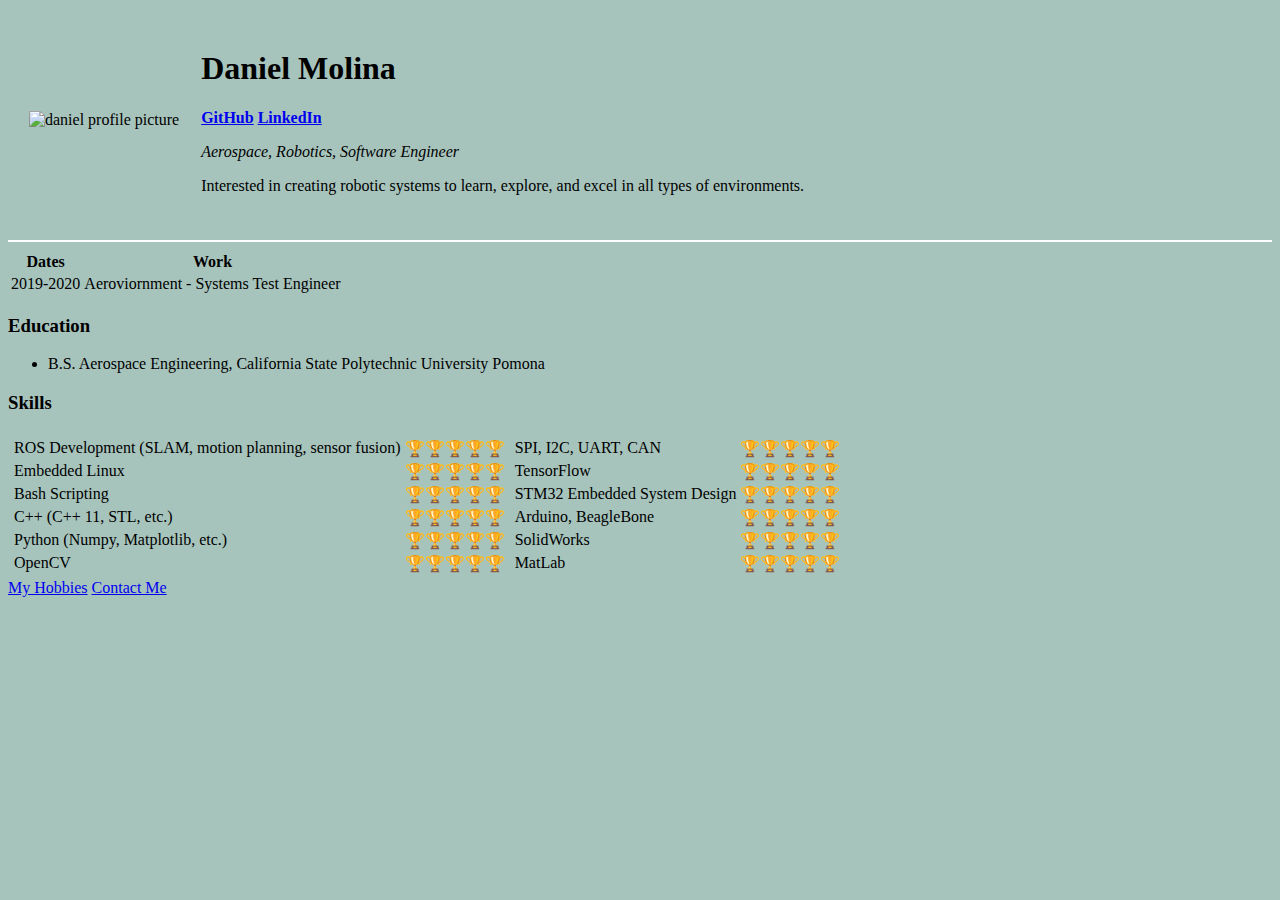
==== index.html @ f46021d9 "Updating color" ====
<!DOCTYPE html>
<html lang="en" dir="ltr">

<head>
  <meta charset="utf-8">
  <title>Personal Website</title>
  <style>
    body {
      background-color: #A7C4BC;
    }

    hr {
      background-color: white;
      border-style: none;
      height: 2px
    }
  </style>
</head>

<body>
  <table cellspacing="20">
    <tr>
      <td>
        <img src="/home/elonsmusk/web_development/HTML_Personal_Site/IMG_8031.jpg" alt="daniel profile picture">
      </td>
      <td>
        <h1>Daniel Molina</h1>
        <strong><a href="https://github.com/dmvincent">GitHub</a></strong>
        <strong><a href="https://www.linkedin.com/in/daniel-molina-904527122">LinkedIn</a></strong>
        <p><em>Aerospace, Robotics, Software Engineer</em></p>
        <p>
          Interested in creating robotic systems to learn, explore,
          and excel in all types of environments.
        </p>
      </td>
    </tr>
  </table>
  <hr>
  <table>
    <thead>
      <tr>
        <th>Dates</th>
        <th>Work</th>
      </tr>
    </thead>
    <tbody>
      <tr>
        <td>2019-2020</td>
        <td>Aeroviornment - Systems Test Engineer</td>
      </tr>
    </tbody>
  </table>
  <h3>Education</h3>
  <ul>
    <li>B.S. Aerospace Engineering, California State Polytechnic University Pomona</li>
  </ul>

  <h3>Skills</h3>
  <table cellspaceing="20">
    <tr>
      <td>
        <table cellspaceing="10">
          <tr>
            <td>ROS Development (SLAM, motion planning, sensor fusion)</td>
            <td>&#127942;&#127942;&#127942;&#127942;&#127942;</td>
          </tr>
          <tr>
            <td>Embedded Linux</td>
            <td>&#127942;&#127942;&#127942;&#127942;&#127942;</td>
          </tr>
          <tr>
            <td>Bash Scripting</td>
            <td>&#127942;&#127942;&#127942;&#127942;&#127942;</td>
          </tr>
          <tr>
            <td>C++ (C++ 11, STL, etc.)</td>
            <td>&#127942;&#127942;&#127942;&#127942;&#127942;</td>
          </tr>
          <tr>
            <td>Python (Numpy, Matplotlib, etc.)</td>
            <td>&#127942;&#127942;&#127942;&#127942;&#127942;</td>
          </tr>
          <tr>
            <td>OpenCV</td>
            <td>&#127942;&#127942;&#127942;&#127942;&#127942;</td>
          </tr>
        </table>
      </td>
      <td>
        <table cellspaceing="10">
          <tr>
            <td>SPI, I2C, UART, CAN</td>
            <td>&#127942;&#127942;&#127942;&#127942;&#127942;</td>
          </tr>
          <tr>
            <td>TensorFlow</td>
            <td>&#127942;&#127942;&#127942;&#127942;&#127942;</td>
          </tr>
          <tr>
            <td>STM32 Embedded System Design</td>
            <td>&#127942;&#127942;&#127942;&#127942;&#127942;</td>
          </tr>
          <tr>
            <td>Arduino, BeagleBone</td>
            <td>&#127942;&#127942;&#127942;&#127942;&#127942;</td>
          </tr>
          <tr>
            <td>SolidWorks</td>
            <td>&#127942;&#127942;&#127942;&#127942;&#127942;</td>
          </tr>
          <tr>
            <td>MatLab</td>
            <td>&#127942;&#127942;&#127942;&#127942;&#127942;</td>
          </tr>
        </table>
      </td>
    </tr>
  </table>
  <a href="hobbies.html">My Hobbies</a>
  <a href="contact_me.html">Contact Me</a>
</body>

</html>
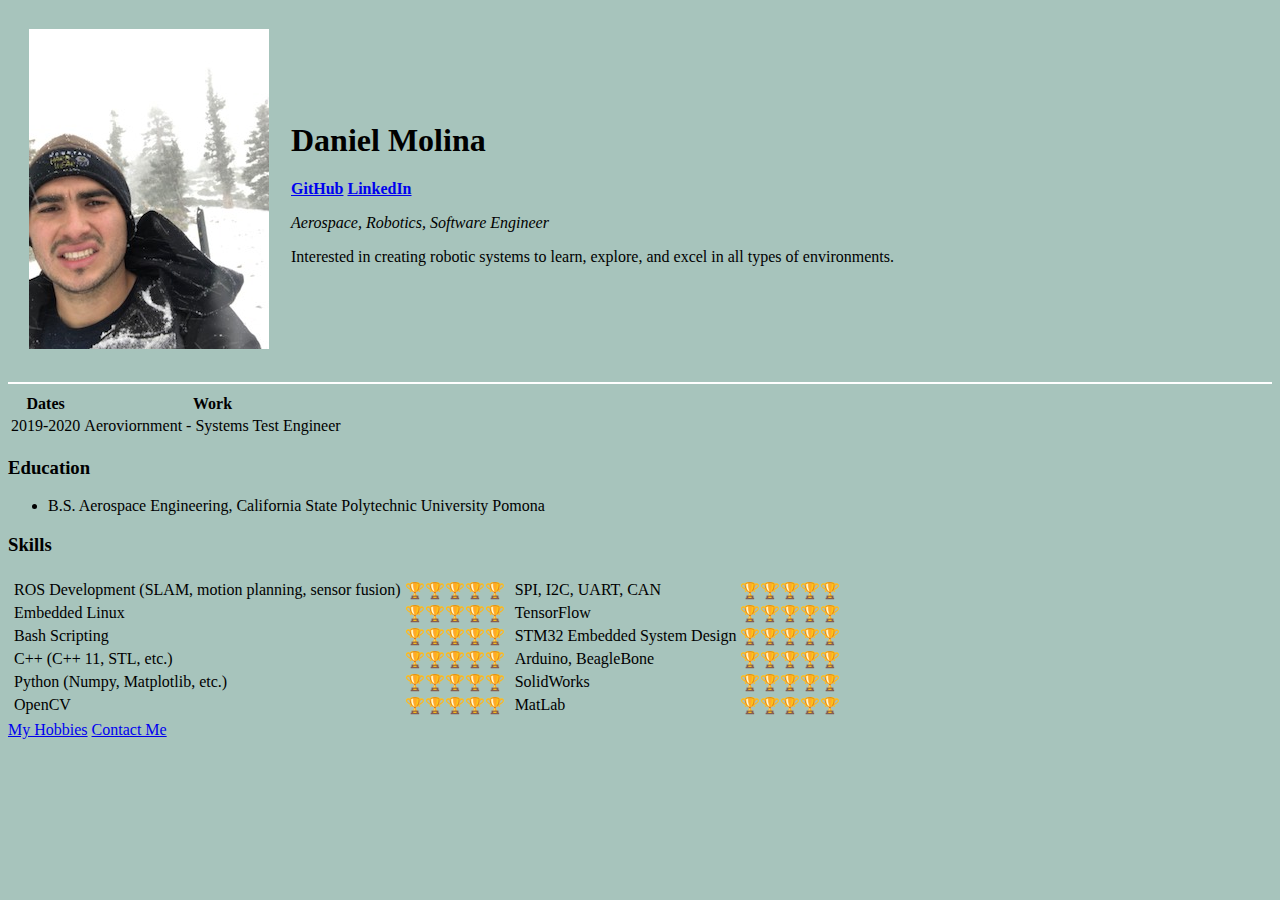
==== commit 07362e36: "Readding Picture" ====
--- a/index.html
+++ b/index.html
@@ -21,7 +21,7 @@
   <table cellspacing="20">
     <tr>
       <td>
-        <img src="/home/elonsmusk/web_development/HTML_Personal_Site/IMG_8031.jpg" alt="daniel profile picture">
+        <img src="IMG_8031.jpg" alt="daniel profile picture">
       </td>
       <td>
         <h1>Daniel Molina</h1>
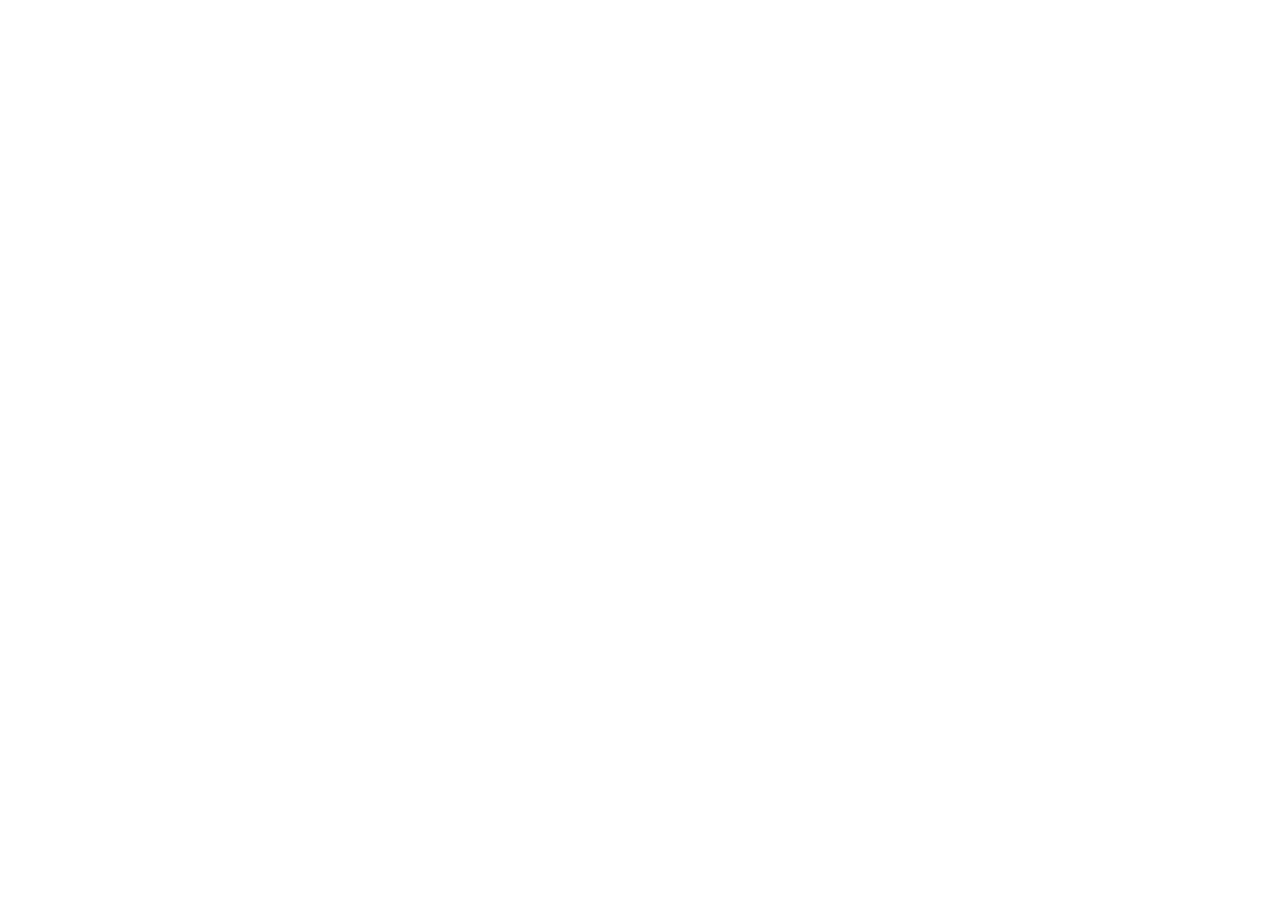
==== commit 88467415: "Complete Redo" ====
--- a/index.html
+++ b/index.html
@@ -4,120 +4,16 @@
 <head>
   <meta charset="utf-8">
   <title>Personal Website</title>
-  <style>
-    body {
-      background-color: #A7C4BC;
-    }
-
-    hr {
-      background-color: white;
-      border-style: none;
-      height: 2px
-    }
-  </style>
+  <link rel="stylesheet" href="css/styles.css">
+  <link rel="icon" href="favicon.ico">
+  <link rel="preconnect" href="https://fonts.googleapis.com">
+  <link rel="preconnect" href="https://fonts.gstatic.com" crossorigin>
+  <link href="https://fonts.googleapis.com/css2?family=Monda:wght@400;700&family=Montserrat:ital,wght@1,100;1,700&family=Open+Sans&display=swap" rel="stylesheet">
 </head>
 
 <body>
-  <table cellspacing="20">
-    <tr>
-      <td>
-        <img src="IMG_8031.jpg" alt="daniel profile picture">
-      </td>
-      <td>
-        <h1>Daniel Molina</h1>
-        <strong><a href="https://github.com/dmvincent">GitHub</a></strong>
-        <strong><a href="https://www.linkedin.com/in/daniel-molina-904527122">LinkedIn</a></strong>
-        <p><em>Aerospace, Robotics, Software Engineer</em></p>
-        <p>
-          Interested in creating robotic systems to learn, explore,
-          and excel in all types of environments.
-        </p>
-      </td>
-    </tr>
-  </table>
-  <hr>
-  <table>
-    <thead>
-      <tr>
-        <th>Dates</th>
-        <th>Work</th>
-      </tr>
-    </thead>
-    <tbody>
-      <tr>
-        <td>2019-2020</td>
-        <td>Aeroviornment - Systems Test Engineer</td>
-      </tr>
-    </tbody>
-  </table>
-  <h3>Education</h3>
-  <ul>
-    <li>B.S. Aerospace Engineering, California State Polytechnic University Pomona</li>
-  </ul>
-
-  <h3>Skills</h3>
-  <table cellspaceing="20">
-    <tr>
-      <td>
-        <table cellspaceing="10">
-          <tr>
-            <td>ROS Development (SLAM, motion planning, sensor fusion)</td>
-            <td>&#127942;&#127942;&#127942;&#127942;&#127942;</td>
-          </tr>
-          <tr>
-            <td>Embedded Linux</td>
-            <td>&#127942;&#127942;&#127942;&#127942;&#127942;</td>
-          </tr>
-          <tr>
-            <td>Bash Scripting</td>
-            <td>&#127942;&#127942;&#127942;&#127942;&#127942;</td>
-          </tr>
-          <tr>
-            <td>C++ (C++ 11, STL, etc.)</td>
-            <td>&#127942;&#127942;&#127942;&#127942;&#127942;</td>
-          </tr>
-          <tr>
-            <td>Python (Numpy, Matplotlib, etc.)</td>
-            <td>&#127942;&#127942;&#127942;&#127942;&#127942;</td>
-          </tr>
-          <tr>
-            <td>OpenCV</td>
-            <td>&#127942;&#127942;&#127942;&#127942;&#127942;</td>
-          </tr>
-        </table>
-      </td>
-      <td>
-        <table cellspaceing="10">
-          <tr>
-            <td>SPI, I2C, UART, CAN</td>
-            <td>&#127942;&#127942;&#127942;&#127942;&#127942;</td>
-          </tr>
-          <tr>
-            <td>TensorFlow</td>
-            <td>&#127942;&#127942;&#127942;&#127942;&#127942;</td>
-          </tr>
-          <tr>
-            <td>STM32 Embedded System Design</td>
-            <td>&#127942;&#127942;&#127942;&#127942;&#127942;</td>
-          </tr>
-          <tr>
-            <td>Arduino, BeagleBone</td>
-            <td>&#127942;&#127942;&#127942;&#127942;&#127942;</td>
-          </tr>
-          <tr>
-            <td>SolidWorks</td>
-            <td>&#127942;&#127942;&#127942;&#127942;&#127942;</td>
-          </tr>
-          <tr>
-            <td>MatLab</td>
-            <td>&#127942;&#127942;&#127942;&#127942;&#127942;</td>
-          </tr>
-        </table>
-      </td>
-    </tr>
-  </table>
-  <a href="hobbies.html">My Hobbies</a>
-  <a href="contact_me.html">Contact Me</a>
+  <div class="top-container">
+    <h1><a href="main.html">welcome.</a></h1>
+  </div>
 </body>
-
 </html>
--- a/css/styles.css
+++ b/css/styles.css
@@ -0,0 +1,32 @@
+body {
+  margin:0;
+  font-family:'Montserrat', sans-serif;
+  background-image:url(mars.jpg);
+  background-attachment: fixed;
+}
+
+a {
+  color:white;
+  text-decoration: none;
+}
+
+a:hover {
+  color:white;
+  text-decoration:underline;
+}
+h1{
+  margin:25%;
+
+}
+
+
+
+/******** Top Container *********/
+.top-container {
+  text-align: center;
+}
+
+
+/******** Middle Container ********/
+
+/******** BoottomContainer ********/
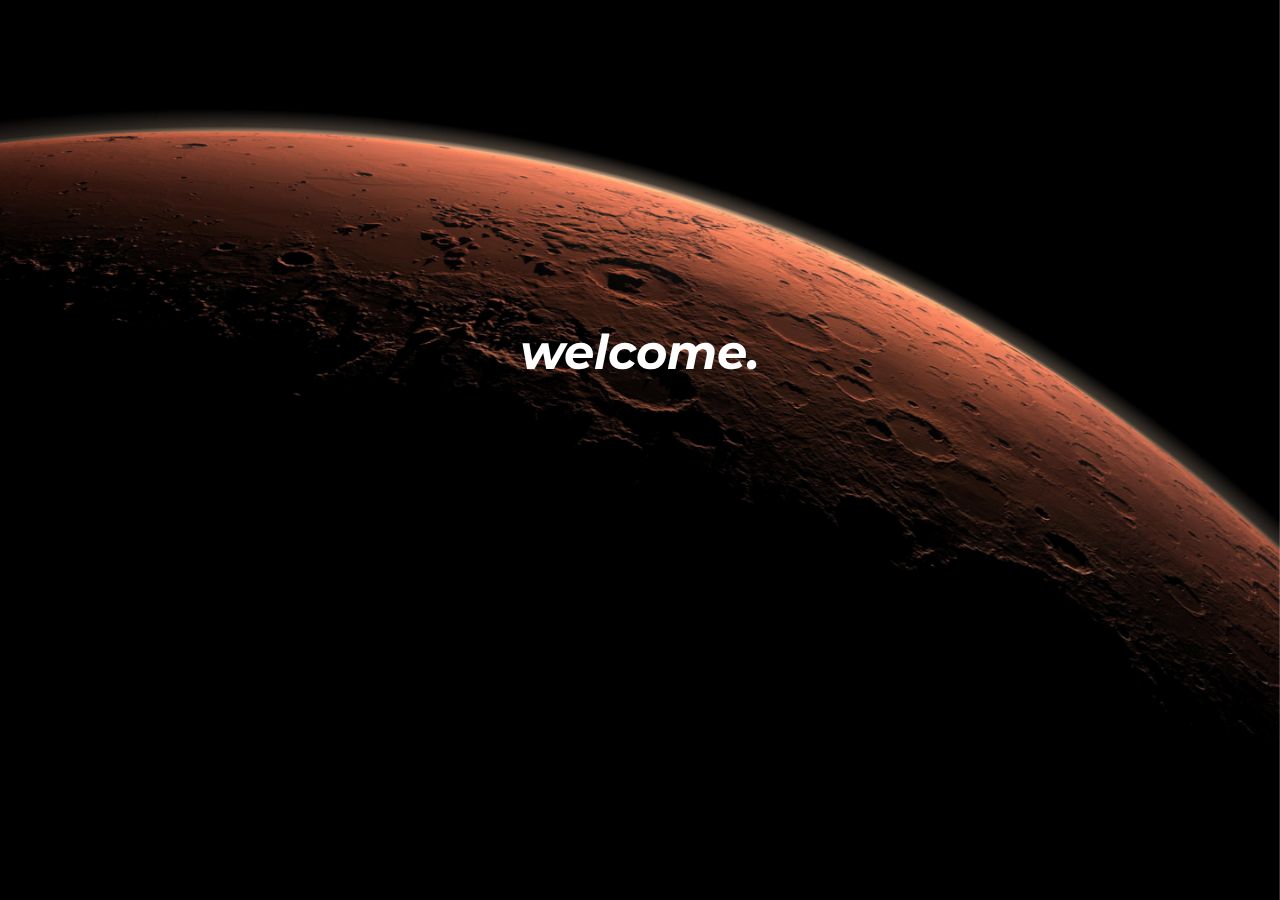
==== commit 232bd010: "Changing page titles on index and main" ====
--- a/index.html
+++ b/index.html
@@ -3,17 +3,18 @@
 
 <head>
   <meta charset="utf-8">
-  <title>Personal Website</title>
+  <meta name="viewport" content="width=device-width, initial-scale=1.0">
+  <title>The Robust Engineer</title>
   <link rel="stylesheet" href="css/styles.css">
   <link rel="icon" href="favicon.ico">
   <link rel="preconnect" href="https://fonts.googleapis.com">
-  <link rel="preconnect" href="https://fonts.gstatic.com" crossorigin>
-  <link href="https://fonts.googleapis.com/css2?family=Monda:wght@400;700&family=Montserrat:ital,wght@1,100;1,700&family=Open+Sans&display=swap" rel="stylesheet">
+<link rel="preconnect" href="https://fonts.gstatic.com" crossorigin>
+<link href="https://fonts.googleapis.com/css2?family=Montserrat:ital,wght@1,400;1,600;1,700&display=swap" rel="stylesheet">
 </head>
 
 <body>
   <div class="top-container">
-    <h1><a href="main.html">welcome.</a></h1>
+      <h1><a href="main.html">welcome.</a></h1>
   </div>
 </body>
 </html>
--- a/css/styles.css
+++ b/css/styles.css
@@ -1,8 +1,21 @@
 body {
-  margin:0;
   font-family:'Montserrat', sans-serif;
-  background-image:url(mars.jpg);
-  background-attachment: fixed;
+}
+
+body:after{
+      font-family:'Montserrat', sans-serif;
+      content:"";
+      position:fixed; /* stretch a fixed position to the whole screen */
+      top:0;
+      height:100vh; /* fix for mobile browser address bar appearing disappearing */
+      left:0;
+      right:0;
+      z-index:-1; /* needed to keep in the background */
+      background: url(mars.jpg) center center;
+      -webkit-background-size: cover;
+      -moz-background-size: cover;
+      -o-background-size: cover;
+      background-size: cover;
 }
 
 a {
@@ -14,16 +27,26 @@
   color:white;
   text-decoration:underline;
 }
+
 h1{
-  margin:25%;
-
+  margin:0 0 0 0;
+  font-family: 'Montserrat', sans-serif;
+  font-size: 3rem;
+  line-height: 1.5;
+  font-weight: bold;
+  font-style: italic;
 }
 
 
 
 /******** Top Container *********/
 .top-container {
+
   text-align: center;
+  margin:25% auto 0 auto;
+  display: block;
+  height: 35px;
+
 }
 
 
